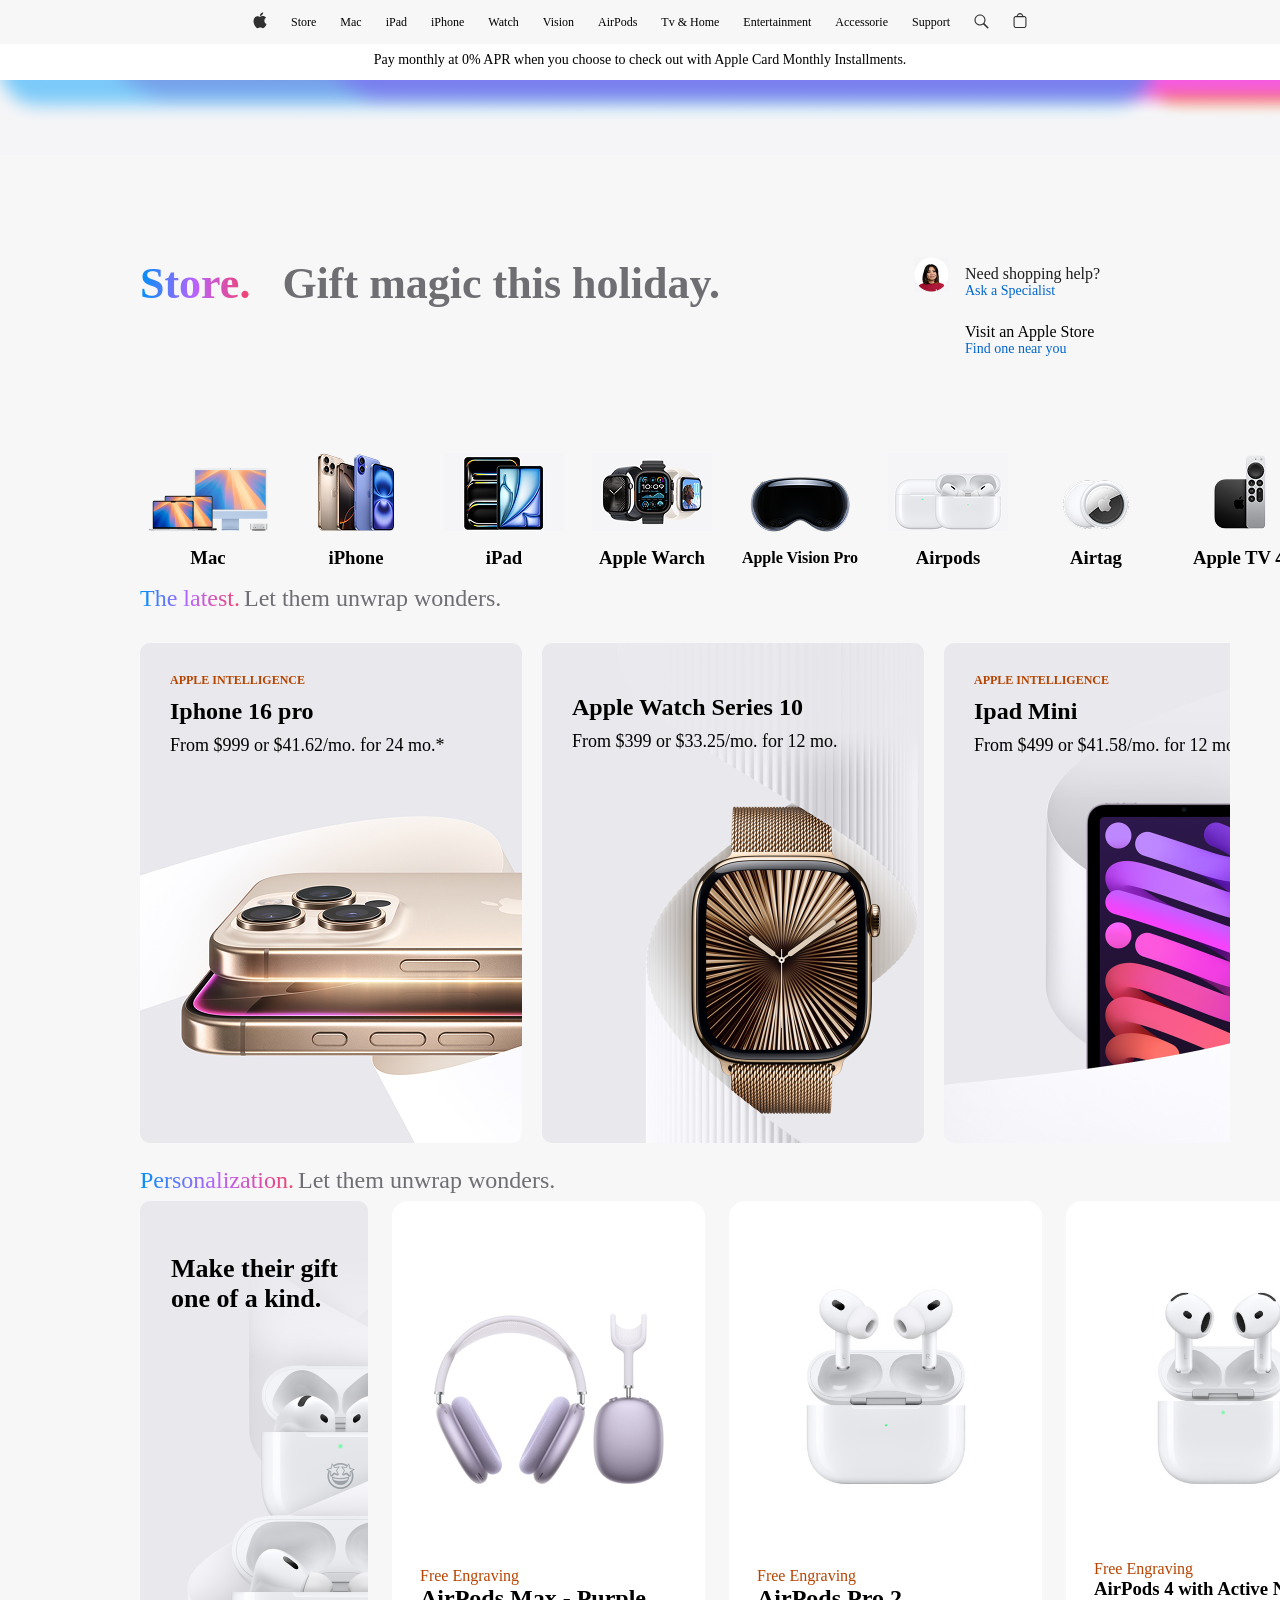
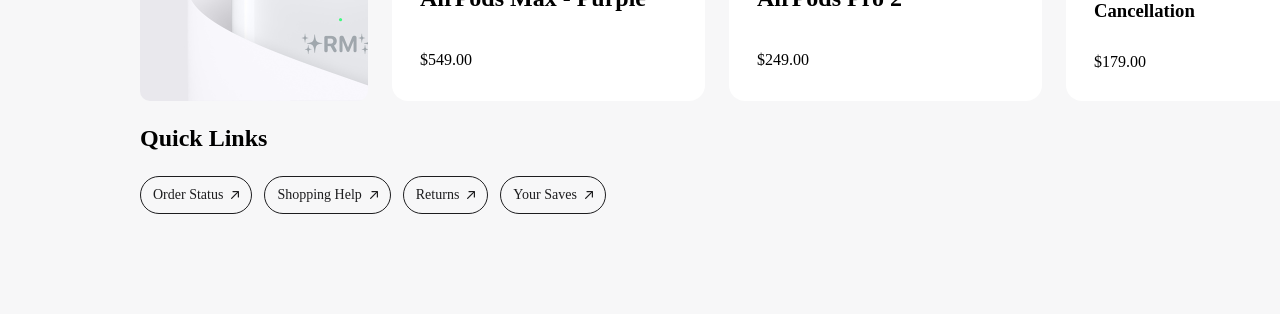
==== store.html @ aa9e1caa "done" ====
<!doctype html>
<html lang="en">
  <head>
    <meta charset="UTF-8" />
    <meta name="viewport" content="width=device-width, initial-scale=1.0" />
    <title>Document</title>
    <link rel="stylesheet" href="store.css" />
  </head>
  <body>
    <section class="header-menu">
      <div class="header2">
        <div class="navbar">
          <img src="SVG.svg" alt="" />
          <p>Store</p>
          <p>Mac</p>
          <p>iPad</p>
          <p>iPhone</p>
          <p>Watch</p>
          <p>Vision</p>
          <p>AirPods</p>
          <p>Tv & Home</p>
          <p>Entertainment</p>
          <p>Accessorie</p>
          <p>Support</p>
          <img src="search.svg" alt="" />
          <img src="5.svg" alt="" />
        </div>
        <div class="header-text">
          <p>
            Pay monthly at 0% APR when you choose to check out with Apple Card
            Monthly Installments.
          </p>
        </div>
        <div class="background"></div>
      </div>
      <div class="header">
        <div class="texts">
          <h1>Store.</h1>
          <h2>Gift magic this holiday.</h2>
        </div>
        <div class="shoppig-hell">
          <img
            src="f2b679ae6791d18fc8aeadd75a3c2d3e35c715ef.jpg"
            style="width: 35px; height: 35px"
            alt=""
          />
          <div class="frame">
            <div class="text2">
              <p style="font-family: inter; font-size: 16px; color: #1d1d1f">
                Need shopping help?
              </p>
              <p style="font-size: 14px; font-family: inter; color: #0066cc">
                Ask a Specialist
              </p>
            </div>
            <div class="frame2">
              <p style="font-family: inter; font-size: 16px">
                Visit an Apple Store
              </p>
              <p style="font-family: inter; font-size: 14px; color: #0066cc">
                Find one near you
              </p>
            </div>
          </div>
        </div>
      </div>
      <div class="prodact-list">
        <div class="listitem">
          <img
            src="34baf6a039ecbf1ba6a7732037e120bdd468a7ae.png"
            alt=""
            style="width: 120px; height: 78px"
          />
          <h3>Mac</h3>
        </div>
        <div class="listitem">
          <img
            src="store-card-13-iphone-nav-202409_GEO_US.png"
            alt=""
            style="width: 120px; height: 78px"
          />
          <h3>iPhone</h3>
        </div>
        <div class="listitem">
          <img
            src="store-card-13-ipad-nav-202405 copy.png"
            alt=""
            style="width: 120px; height: 78px"
          />
          <h3>iPad</h3>
        </div>
        <div class="listitem">
          <img
            src="store-card-13-watch-nav-202409.png"
            alt=""
            style="width: 120px; height: 78px"
          />
          <h3>Apple Warch</h3>
        </div>
        <div class="listitem">
          <img
            src="store-card-13-vision-pro-nav-202401.png"
            alt=""
            style="width: 120px; height: 78px"
          />
          <h4>Apple Vision Pro</h4>
        </div>
        <div class="listitem">
          <img
            src="store-card-13-airpods-nav-202409.png"
            alt=""
            style="width: 120px; height: 78px"
          />
          <h3>Airpods</h3>
        </div>
        <div class="listitem">
          <img
            src="store-card-13-airtags-nav-202108.png"
            alt=""
            style="width: 120px; height: 78px"
          />
          <h3>Airtag</h3>
        </div>
        <div class="listitem">
          <img
            src="store-card-13-appletv-nav-202210.png"
            alt=""
            style="width: 120px; height: 78px"
          />
          <h3>Apple TV 4k</h3>
        </div>
        <div class="listitem">
          <img
            src="store-card-13-homepod-nav-202301.png"
            alt=""
            style="width: 120px; height: 78px"
          />
          <h3>Homepod</h3>
        </div>
        <div class="listitem">
          <img
            src="store-card-13-accessories-nav-202409.png"
            alt=""
            style="width: 120px; height: 78px"
          />
          <h3>Accessories</h3>
        </div>
        <div class="listitem">
          <img
            src="store-card-13-holiday-giftcards-asit-agc-nav-202111.png"
            alt=""
            style="width: 120px; height: 78px"
          />
          <h3></h3>
        </div>
      </div>
    </section>
    <section>
      <div class="frame65">
        <div class="second-title">
          <div class="text4"><p>The latest.</p></div>
          <p>Let them unwrap wonders.</p>
        </div>
        <div class="items">
          <div class="item1">
            <div class="frame51">
              <h3>APPLE INTELLIGENCE</h3>
              <h1>Iphone 16 pro</h1>
              <p style="font-size: 18px; font-family: inter">
                From $999 or $41.62/mo. for 24 mo.*
              </p>
            </div>
          </div>
          <div class="item2">
            <div class="frame51">
              <h1>Apple Watch Series 10</h1>
              <p style="font-size: 18px; font-family: inter">
                From $399 or $33.25/mo. for 12 mo.
              </p>
            </div>
          </div>
          <div class="item3">
            <div class="frame51">
              <h3>APPLE INTELLIGENCE</h3>
              <h1>Ipad Mini</h1>
              <p style="font-size: 18px; font-family: inter">
                From $499 or $41.58/mo. for 12 mo.
              </p>
            </div>
          </div>
          <div class="item4">
            <div class="frame51">
              <h3>APPLE INTELLIGENCE</h3>
              <h1>MacBook Pro</h1>
              <p style="font-size: 18px; font-family: inter">
                From $1599 or $133.25/mo. fo
              </p>
            </div>
          </div>
          <div class="item5">
            <div class="frame51">
              <h1>AirPods 4</h1>
              <p style="color: #1d1d1f; font-size: 24px; font-family: inter">
                Iconic. Now supersonic.
              </p>
              <p style="font-size: 18px; font-family: inter">
                Starting at $129 with Active Noise Cancellation $179
              </p>
            </div>
          </div>
          <div class="item6">
            <div class="frame51">
              <h2>APPLE Whatch Ultra 2</h2>
              <p style="color: white; font-size: 24px; font-family: inter">
                New finish. Never quit.
              </p>
              <p style="font-size: 18px; font-family: inter; color: white">
                From $799 or $66.58/mo. for 12 mo.
              </p>
            </div>
          </div>
          <div class="item7">
            <div class="frame51">
              <h1>Apple Vision Pro</h1>
              <p style="color: #1d1d1f; font-size: 24px; font-family: inter">
                Welcome to the era of spatial computing
              </p>
              <p style="font-size: 18px; font-family: inter">From $3499</p>
            </div>
          </div>
          <div class="item8">
            <div class="frame51">
              <h1>MacBook Air</h1>
              <p style="color: #1d1d1f; font-size: 24px; font-family: inter">
                Designed to go places.
              </p>
              <p style="font-size: 18px; font-family: inter">
                From $999 or $83.25/mo. for 12 mo.
              </p>
            </div>
          </div>
        </div>
        <div class="section2">
          <div class="second-title">
            <div class="text4"><p>Personalization.</p></div>
            <p>Let them unwrap wonders.</p>
          </div>
          <div class="cards">
            <div class="card">
              <h1>Make their gift one of a kind.</h1>
            </div>
            <div class="card1">
              <img src="airpods-max-select-202409-purple.png" alt="" />
              <div class="hooson"></div>
              <div class="description">
                <div class="text2">
                  <p>Free Engraving</p>
                  <h2>AirPods Max - Purple</h2>
                </div>
                <p>$549.00</p>
              </div>
            </div>
            <div class="card2">
              <img src="863332f402f27d03cdecf714f73f92304e551a68.jpg" alt="" />
              <div class="hooson"></div>
              <div class="description">
                <div class="text2">
                  <p>Free Engraving</p>
                  <h2>AirPods Pro 2</h2>
                </div>
                <p>$249.00</p>
              </div>
            </div>
            <div class="card3">
              <img src="36d7e67985c8efaa8d3eb3e76015e0998ef9509b.jpg" alt="" />
              <div class="hooson"></div>
              <div class="description">
                <div class="text2">
                  <p>Free Engraving</p>
                  <h3>AirPods 4 with Active Noise Cancellation</h3>
                </div>
                <p>$179.00</p>
              </div>
            </div>
            <div class="card4">
              <img src="9c27be91006917b2bc4752dedf37023b08a9cafa.jpg" alt="" />
              <div class="hooson"></div>
              <div class="description">
                <div class="text2">
                  <p>Free Engraving</p>
                  <h2>Apple Pencil Pro</h2>
                </div>
                <p>$49.00</p>
              </div>
            </div>
          </div>
        </div>
      </div>
    </section>
    <section>
      <div class="frame63">
        <h1>Quick Links</h1>
        <div class="frame62">
          <div class="order">
            <p>Order Status</p>
            <img src="Vector.svg" alt="" />
          </div>
          <div class="order">
            <p>Shopping Help</p>
            <img src="Vector.svg" alt="" />
          </div>
          <div class="order">
            <p>Returns</p>
            <img src="Vector.svg" alt="" />
          </div>
          <div class="order">
            <p>Your Saves</p>
            <img src="Vector.svg" alt="" />
          </div>
        </div>
      </div>
    </section>
  </body>
</html>
---- store.css ----
* {
  margin: 0%;
  padding: 0%;
  box-sizing: border-box;
}
@import url("https://fonts.googleapis.com/css2?family=Bebas+Neue&family=Inter:ital,opsz,wght@0,14..32,100..900;1,14..32,100..900&family=Montserrat:ital,wght@0,100..900;1,100..900&display=swap");
.header-menu {
  height: 585px;
}
.navbar {
  width: 100%;
  height: 44px;
  display: flex;
  justify-content: center;
  align-items: center;
  gap: 24px;
  font-size: 12px;
  font-family: "Inter";
  background-color: #f5f5f7cc;
  position: fixed;
}
.header-text {
  width: 100%;
  height: 60px;
  font-size: 14px;
  font-family: "inter";
  display: flex;
  justify-content: center;
  padding: 20px 0;
  align-items: center;
  background-color: white;
  padding-top: 60px;
}
.background {
  background-image: url("Background1.png");
  width: 100%;
  height: 75px;
}
.texts {
  display: flex;
  align-items: center;
  gap: 32px;
  width: 655px;
  height: 52px;
}
.texts h1 {
  background: linear-gradient(90deg, #0090f7 0%, #ba62fc 50%, #f2416b 100%);
  background-clip: text;
  -webkit-background-clip: text;
  -webkit-text-fill-color: transparent;
  font-size: 44px;
}
.texts h2 {
  font-size: 44px;
  color: #6e6e73;
}
.shoppig-hell {
  width: 226px;
  height: 100px;
  display: flex;
  gap: 16px;
}

.header {
  width: 100%;
  height: 100px;
  display: flex;
  padding: 0 140px;
  justify-content: space-between;
}

.frame {
  width: 175px;
  height: 100px;
  display: flex;
  gap: 16px;
  flex-direction: column;
  align-items: flex-start;
}
.header-menu {
  display: flex;
  flex-direction: column;
  align-items: flex-start;
  gap: 80px;
  align-self: stretch;
}
.header2 {
  width: 100%;
  height: 179px;
}
.product-list {
  width: 100%;
  height: 146px;
}
.listitem {
  display: flex;
  width: 136px;
  padding: 16px 8px;
  flex-direction: column;
  align-items: center;
  gap: 16px;
}
.prodact-list {
  display: flex;
  width: 100%;

  align-items: center;
  gap: 12px;
  padding: 0 140px;
}
.text4 {
  background: linear-gradient(90deg, #0090f7 0%, #ba62fc 50%, #f2416b 100%);
  background-clip: text;
  -webkit-background-clip: text;
  -webkit-text-fill-color: transparent;
  display: flex;

  height: 34px;

  flex-shrink: 0;
}
.second-title {
  display: flex;
  width: 467px;

  gap: 4px;
}
.frame65 {
  padding-left: 140px;
  display: flex;
  flex-direction: column;
  gap: 24px;
  padding-right: 50px;
}
.item1 {
  background-image: url("store-card-50-holiday-iphone-pro-202411_GEO_US.png");
  width: 480px;
  height: 500px;
  border-radius: 10px;
  padding: 30px;
}
.second-title p {
  color: #6e6e73;
  font-size: 24px;
  font-family: "inter";
}
.frame51 h3 {
  color: #b64400;

  font-family: "Inter";
  font-size: 12px;
}
.frame51 {
  width: 322px;
  height: 88px;
  display: flex;
  flex-direction: column;
  gap: 10px;
}
.items {
  width: 100%;
  height: 500px;
  display: flex;
  gap: 20px;
  overflow: scroll;
}
.item2 {
  background-image: url("c919767811d17384ffff099320c9c7133d51ca53.jpg");
  width: 480px;
  height: 500px;
  border-radius: 10px;
  padding: 30px;
  background-size: cover;
  padding-top: 51px;
}
.item3 {
  background-image: url("0cfc0dd0d01205674f4c489ef17a681ba94e875c.jpg");
  width: 480px;
  height: 500px;
  border-radius: 10px;
  padding: 30px;
  background-size: cover;
}
.item4 {
  background-image: url("8943d8c585c4f4bb4720641745b1cce65bdd8f0e.jpg");
  width: 480px;
  height: 500px;
  border-radius: 10px;
  padding: 30px;
  background-size: cover;
}
.section2 {
  width: 100%;
  height: 558px;
}
.cards {
  width: 100%;
  height: 500px;
  display: flex;
  gap: 24px;
}
.card {
  width: 400px;
  height: 500px;
  background-image: url("0a525b0da81b93735e1f513f958e111d7e3079a1.jpg");
  background-size: cover;
  padding-top: 53px;
  padding-left: 31px;
  border-radius: 10px;
}
.card h1 {
  width: 197px;
  height: 66px;
  font-size: 26px;
  font-family: "inter";
}

.item5 {
  background-image: url("5.jpeg");
  width: 480px;
  height: 500px;
  border-radius: 10px;
  padding: 30px;
  background-size: cover;
  padding-top: 51px;
}
.item6 {
  background-image: url("7.jpeg");
  width: 480px;
  height: 500px;
  border-radius: 10px;
  padding: 30px;
  background-size: cover;
  padding-top: 51px;
}
body {
  background-color: #f5f5f7cc;
}
.frame51 h2 {
  color: white;
}
.item7 {
  background-image: url("8.jpeg");
  width: 480px;
  height: 500px;
  border-radius: 10px;
  padding: 30px;
  background-size: cover;
  padding-top: 51px;
}
.item8 {
  background-image: url("9.jpeg");

  width: 480px;
  height: 500px;
  border-radius: 10px;
  padding: 30px;
  background-size: cover;
  padding-top: 51px;
}
.card1 {
  width: 313px;
  height: 500px;
  background-color: white;
  display: flex;
  flex-direction: column;
  align-items: center;
  padding: 71px 28px 32px 28px;
  border-radius: 16px;
}
.hooson {
  width: 253px;
  height: 58px;
}
.description {
  width: 257px;
  height: 109px;
  display: flex;
  flex-direction: column;
  align-items: flex-start;
  gap: 32px;
}
.text2 {
  width: 257px;
  height: 61px;
  display: flex;
  flex-direction: column;
  justify-content: center;
}
.text2 p {
  color: #b64400;

  font-family: "inter";
  font-size: 16px;
}
.card2 {
  width: 313px;
  height: 500px;
  background-color: white;
  display: flex;
  flex-direction: column;
  align-items: center;
  padding: 71px 28px 32px 28px;
  border-radius: 16px;
}
.card3 {
  width: 313px;
  height: 500px;
  background-color: white;
  display: flex;
  flex-direction: column;
  align-items: center;
  padding: 71px 28px 32px 28px;
  border-radius: 16px;
}
.card4 {
  width: 313px;
  height: 500px;
  background-color: white;
  display: flex;
  flex-direction: column;
  align-items: center;
  padding: 71px 28px 32px 28px;
  border-radius: 16px;
}
.card2 img {
  width: 230px;
  height: 230px;
}
.card3 img {
  width: 230px;
  height: 230px;
}
.card4 img {
  width: 230px;
  height: 230px;
}
.frame63 {
  display: flex;
  width: 1920px;
  padding: 0 140px;
  flex-direction: column;
  align-items: flex-start;
  gap: 24px;
  padding-bottom: 100px;
}
.frame62 {
  display: flex;
  gap: 12px;
}
.order {
  border-radius: 999px;
  border: 1px solid #1d1d1f;
  display: flex;
  padding: 10px 12px;
  align-items: center;
  gap: 8px;
}
.order p {
  color: #1d1d1f;

  text-align: center;
  font-family: "Inter";
  font-size: 14px;
}
.frame62 h1 {
  font-family: "inter";
  font-size: 26px;
}
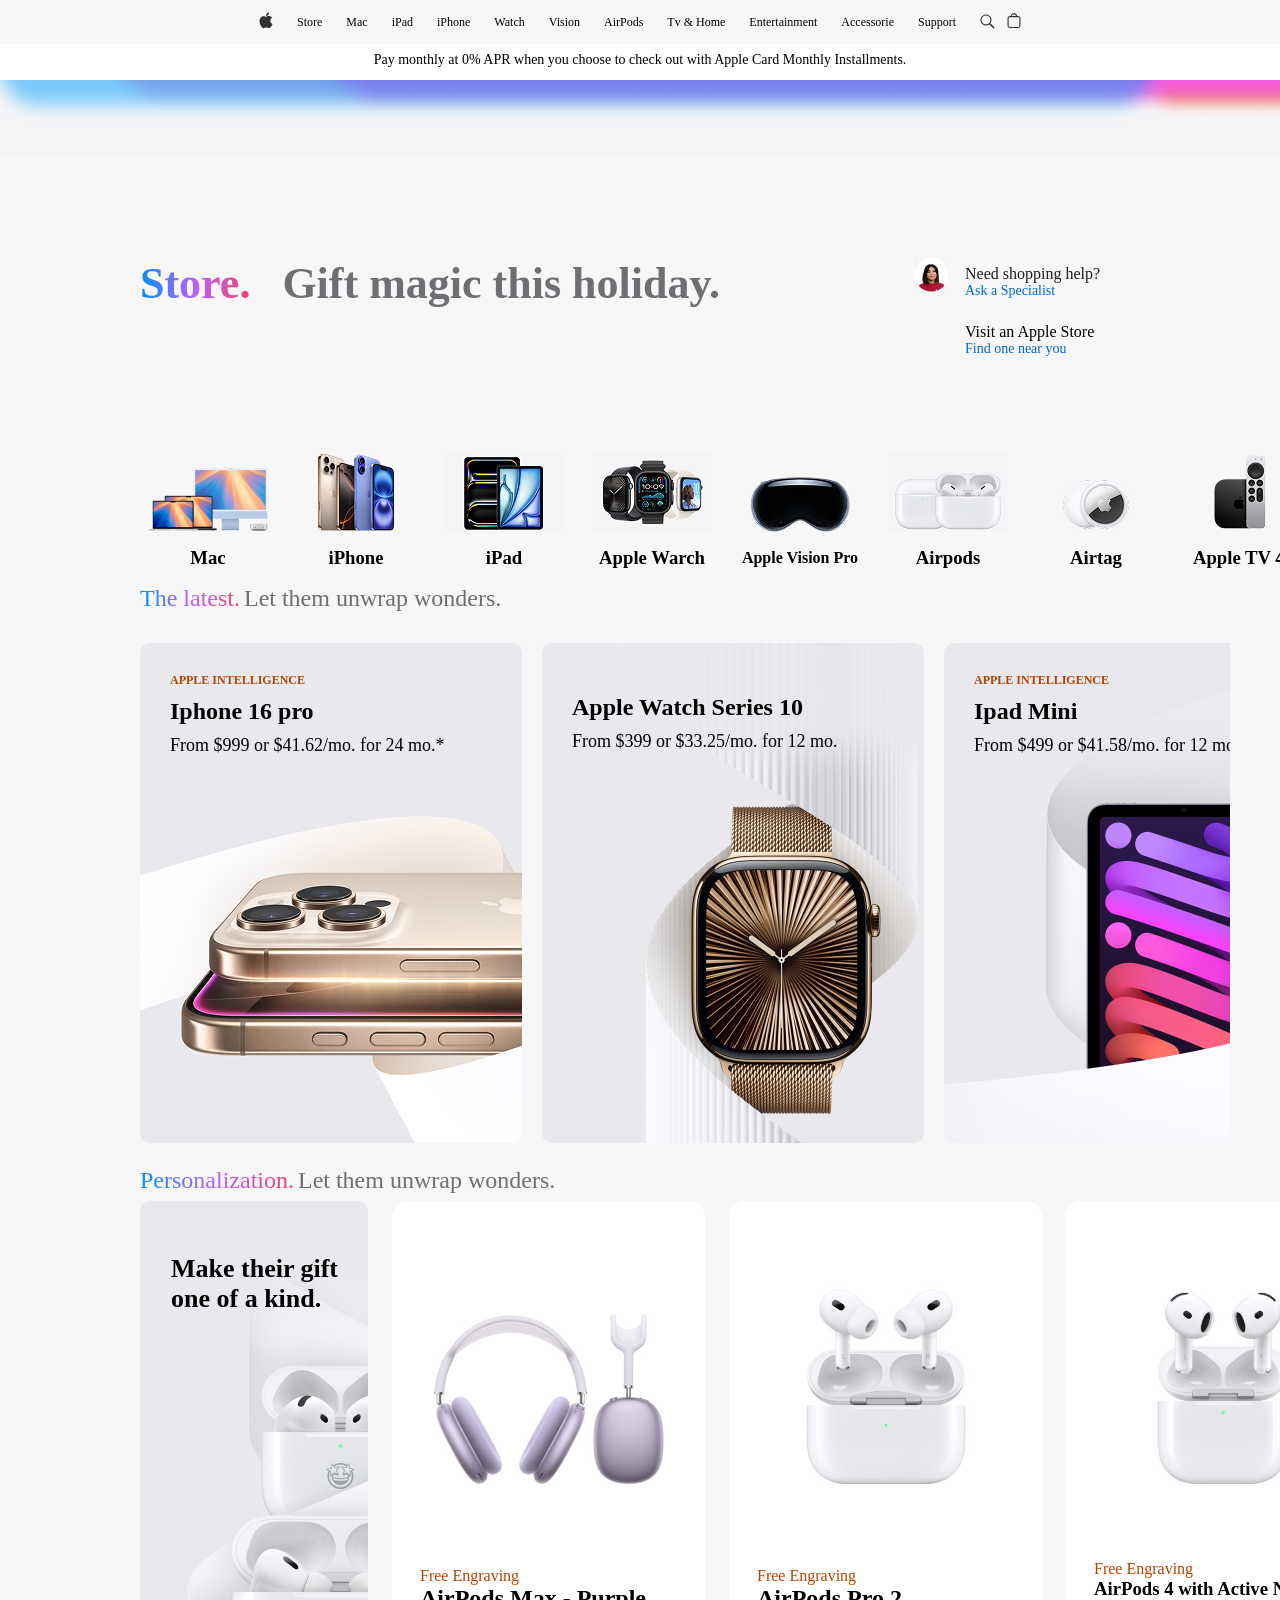
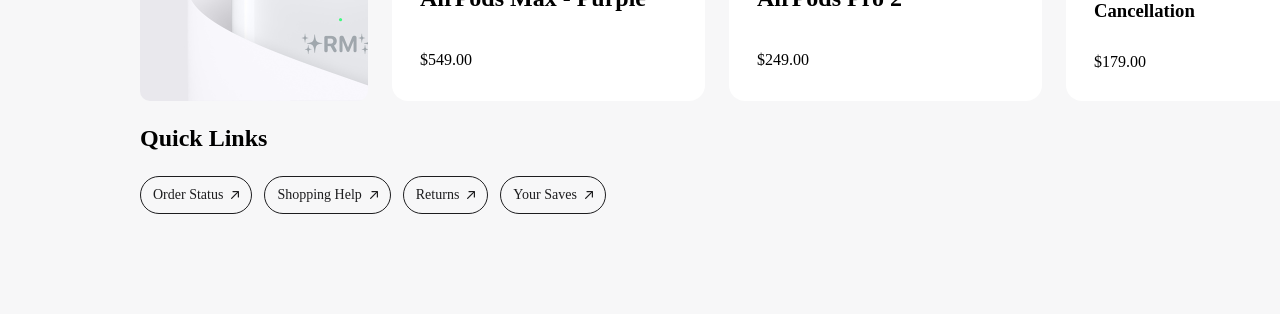
==== commit 826610ac: "done" ====
--- a/store.html
+++ b/store.html
@@ -5,6 +5,7 @@
     <meta name="viewport" content="width=device-width, initial-scale=1.0" />
     <title>Document</title>
     <link rel="stylesheet" href="store.css" />
+    <link rel="stylesheet" href="media2.css" />
   </head>
   <body>
     <section class="header-menu">
@@ -22,8 +23,10 @@
           <p>Entertainment</p>
           <p>Accessorie</p>
           <p>Support</p>
-          <img src="search.svg" alt="" />
-          <img src="5.svg" alt="" />
+          <div class="two">
+            <img src="search.svg" alt="" />
+            <img src="5.svg" alt="" />
+          </div>
         </div>
         <div class="header-text">
           <p>
--- a/store.css
+++ b/store.css
@@ -367,3 +367,8 @@
   font-family: "inter";
   font-size: 26px;
 }
+.two {
+  display: flex;
+  align-items: center;
+  gap: 12px;
+}
--- a/media2.css
+++ b/media2.css
@@ -0,0 +1,15 @@
+@media (max-width: 390px) {
+  .navbar p {
+    display: none;
+  }
+  .navbar {
+    display: flex;
+    justify-content: space-between;
+    padding: 20px;
+  }
+  .two {
+    display: flex;
+    align-items: center;
+    gap: 12px;
+  }
+}
